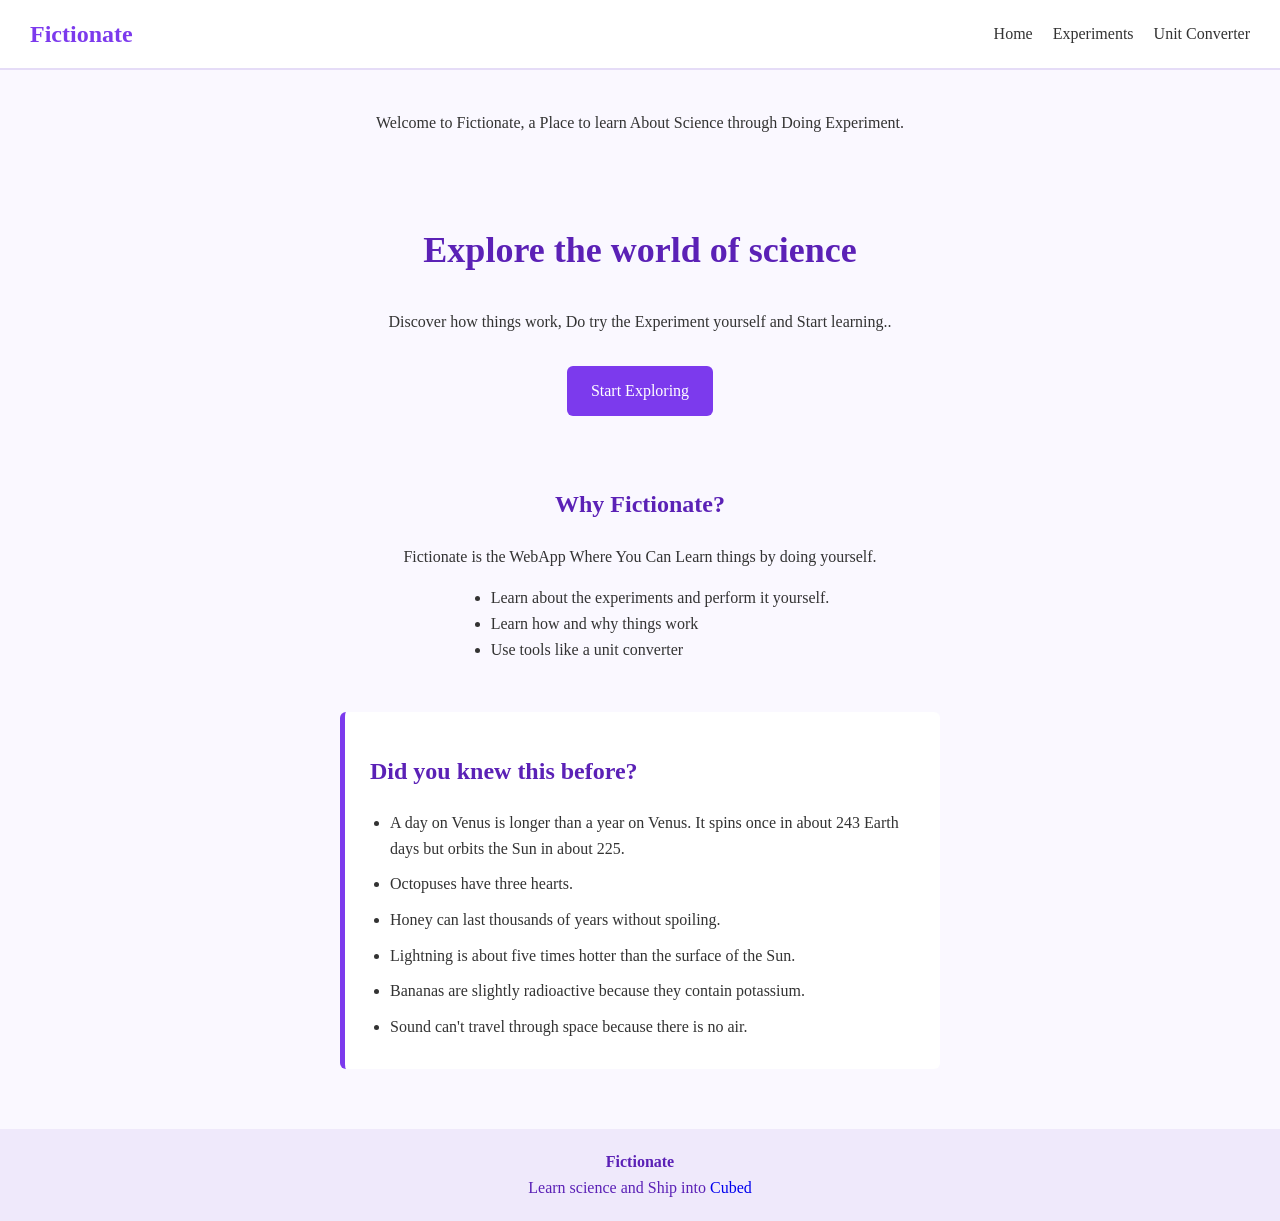
==== Project/index.html @ e01a88df "Rename" ====
<!DOCTYPE html>
<html lang="en">
<head>
  <meta charset="UTF-8">
  <meta name="viewport" content="width=device-width, initial-scale=1.0">
  <title>Fictionate</title>
  <link rel="stylesheet" href="style.css">
</head>
<body>

  <nav class="nav">
    <a href="index.html" class="logo">Fictionate</a>
    <ul>
      <li><a href="index.html">Home</a></li>
      <li><a href="Experiments/exp.html">Experiments</a></li>
      <li><a href="unit_converter/unit.html">Unit Converter</a></li>
    </ul>
  </nav>

  <section class="intro">
    <p>Welcome to Fictionate, a Place to learn About Science through Doing Experiment.</p>
  </section>

  <section class="hero">
    <h1>Explore the world of science</h1>
    <p>Discover how things work, Do try the Experiment yourself and Start learning..</p>
    <a href="Experiments/exp.html" class="button">Start Exploring</a>
  </section>

  <section class="about">
    <h2>Why Fictionate?</h2>
    <p>Fictionate is the WebApp Where You Can Learn things by doing yourself.</p>
    <ul>
      <li>Learn about the experiments and perform it yourself.</li>
      <li>Learn how and why things work</li>
      <li>Use tools like a unit converter</li>
    </ul>
  </section>

  <section class="fact">
    <h2>Did you knew this before?</h2>
    <ul>
      <li>A day on Venus is longer than a year on Venus. It spins once in about 243 Earth days but orbits the Sun in about 225.</li>
      <li>Octopuses have three hearts.</li>
      <li>Honey can last thousands of years without spoiling.</li>
      <li>Lightning is about five times hotter than the surface of the Sun.</li>
      <li>Bananas are slightly radioactive because they contain potassium.</li>
      <li>Sound can't travel through space because there is no air.</li>
    </ul>
  </section>

  <footer class="footer">
    <p><strong>Fictionate</strong></p>
    <p>Learn science and Ship into <a href="https://cubed.hackclub.com/">Cubed</a></p>
  </footer>

</body>
</html>
---- Project/style.css ----
* {
  box-sizing: border-box;
}

body {
  margin: 0;
  font-family: cursive;
  background-color: #faf8ff;
  color: #333;
  line-height: 1.6;
}

a {
  text-decoration: none;
}

.nav {
  display: flex;
  justify-content: space-between;
  align-items: center;
  padding: 15px 30px;
  background-color: white;
  border-bottom: 2px solid #e5dcf7;
}

.logo {
  font-size: 24px;
  font-weight: bold;
  color: #7c3aed;
}

.nav ul {
  display: flex;
  gap: 20px;
  list-style: none;
  margin: 0;
  padding: 0;
}

.nav ul a {
  color: #333;
}

.nav ul a:hover {
  color: #7c3aed;
}


.intro {
  max-width: 600px;
  margin: 40px auto 0;
  padding: 0 20px;
  text-align: center;
}


.hero {
  max-width: 600px;
  margin: 0 auto;
  padding: 40px 20px 50px;
  text-align: center;
}

.hero h1 {
  font-size: 36px;
  color: #5b21b6;
}

.button {
  display: inline-block;
  margin-top: 15px;
  padding: 12px 24px;
  background-color: #7c3aed;
  color: white;
  border-radius: 6px;
}

.button:hover {
  background-color: #5b21b6;
}

.about {
  max-width: 600px;
  margin: 0 auto;
  padding: 0 20px 50px;
  text-align: center;
}

.about h2,
.fact h2 {
  color: #5b21b6;
}

.about ul {
  display: inline-block;
  text-align: left;
  margin: 0;
}

.fact ul {
  margin: 0;
  padding-left: 20px;
}

.fact li {
  margin-bottom: 10px;
}

.fact {
  max-width: 600px;
  margin: 0 auto 60px;
  padding: 20px 25px;
  background-color: white;
  border-left: 5px solid #7c3aed;
  border-radius: 6px;
}

.footer {
  padding: 20px;
  text-align: center;
  background-color: #efe9fb;
  color: #5b21b6;
}

.footer p {
  margin: 0;
}

/* I have old mobile i have to see in my old mobile tooo*/
@media (max-width: 600px) {
  .nav {
    flex-direction: column;
    gap: 10px;
    padding: 15px;
  }

  .nav ul {
    gap: 15px;
  }

  .hero h1 {
    font-size: 28px;
  }

  .fact {
    margin: 0 20px 40px;
  }
}
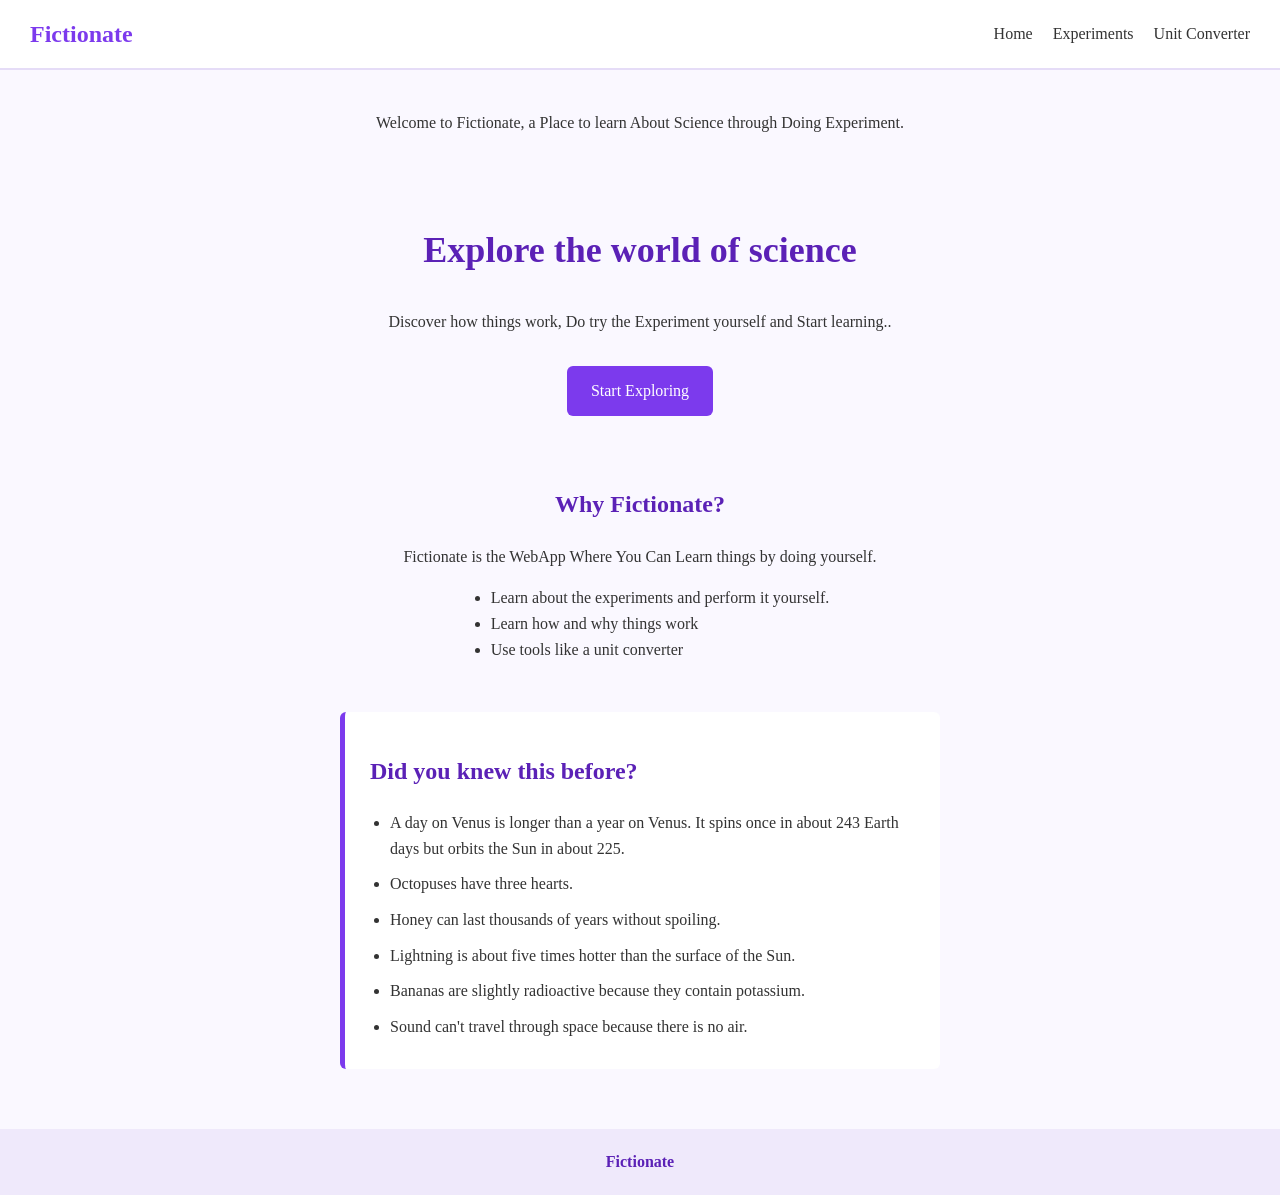
==== commit cc691e67: "Footer Changes" ====
--- a/Project/index.html
+++ b/Project/index.html
@@ -12,8 +12,8 @@
     <a href="index.html" class="logo">Fictionate</a>
     <ul>
       <li><a href="index.html">Home</a></li>
-      <li><a href="Experiments/exp.html">Experiments</a></li>
-      <li><a href="unit_converter/unit.html">Unit Converter</a></li>
+      <li><a href="../Experiments/exp.html">Experiments</a></li>
+      <li><a href="../unit_converter/unit.html">Unit Converter</a></li>
     </ul>
   </nav>
 
@@ -51,7 +51,7 @@
 
   <footer class="footer">
     <p><strong>Fictionate</strong></p>
-    <p>Learn science and Ship into <a href="https://cubed.hackclub.com/">Cubed</a></p>
+    
   </footer>
 
 </body>
